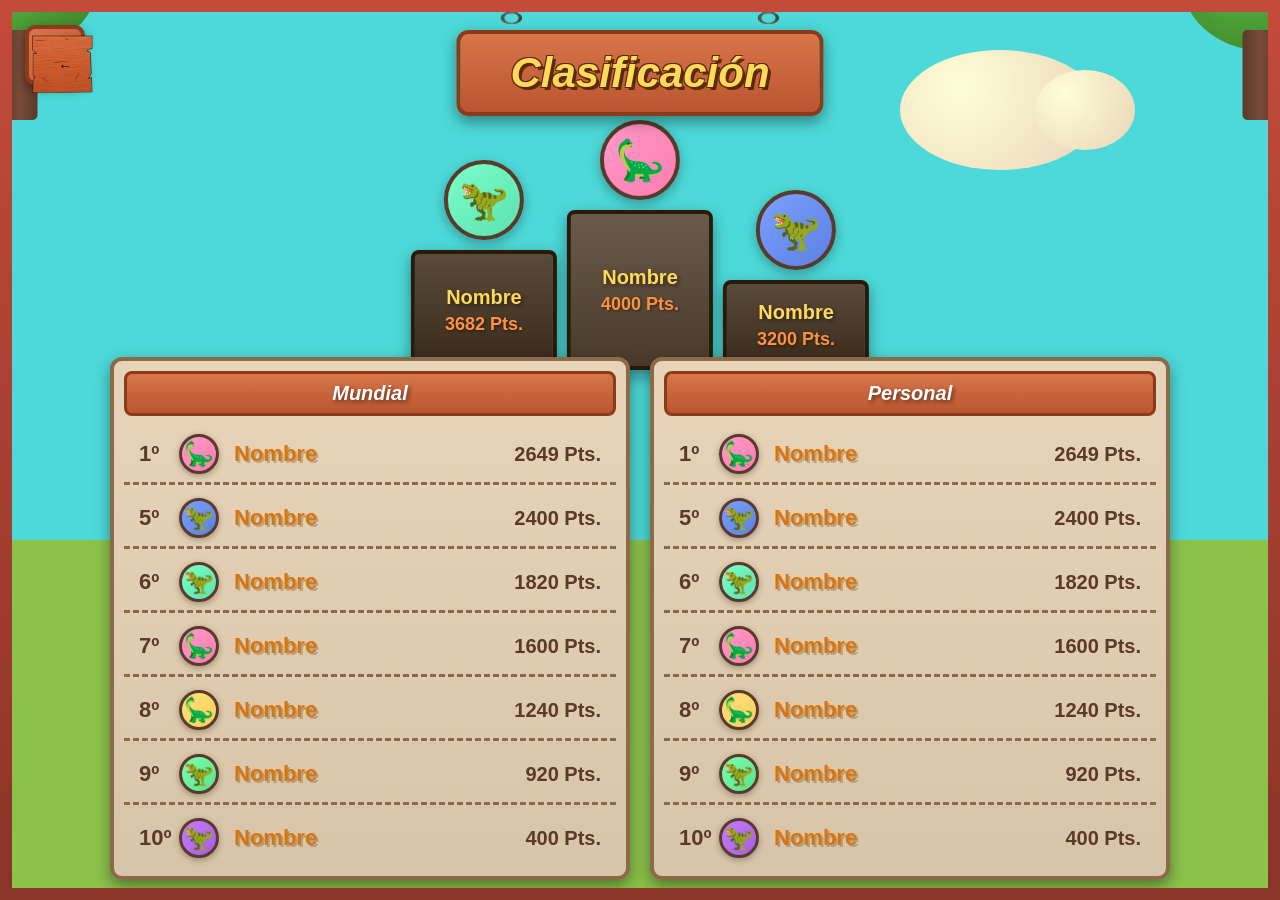
==== clasificacionmejorada.html @ 1cd5e7a5 "Juego" ====
<!DOCTYPE html>
<html lang="es">
<head>
    <meta charset="UTF-8">
    <meta name="viewport" content="width=device-width, initial-scale=1.0">
    <link rel="stylesheet" href="Css/styles.css">
    <link rel="stylesheet" href="clasificacionmejorada.css">
    <title>Draftosaurus - Clasificación</title>
</head>
<body>
    <!-- Reemplaza el botón existente con este -->
    <button class="back-btn" onclick="window.location.href='Vista/menu.php'" title="Volver al menú">&#8592;</button>

    <div class="container">
        <!-- Borde -->
        <div class="game-border"></div>

        <!-- Botón back -->
        <div class="back-button"></div>

        <!-- Árboles -->
        <div class="tree tree-left">
            <div class="tree-foliage"></div>
            <div class="tree-trunk"></div>
        </div>
        <div class="tree tree-right">
            <div class="tree-foliage"></div>
            <div class="tree-trunk"></div>
        </div>

        <!-- Nube -->
        <div class="cloud"></div>

        <!-- Título -->
        <div class="title-container">
            <div class="title-chain chain-left"></div>
            <div class="title-chain chain-right"></div>
            <div class="title-board">
                <div class="title-text">Clasificación</div>
            </div>
        </div>

        <!-- Podio -->
        <div class="podium-container">
            <!-- Segundo lugar -->
            <div class="podium-place second-place">
                <div class="podium-avatar avatar-cyan">🦖</div>
                <div class="podium-base">
                    <div class="podium-name">Nombre</div>
                    <div class="podium-score">3682 Pts.</div>
                </div>
            </div>

            <!-- Primer lugar -->
            <div class="podium-place first-place">
                <div class="podium-avatar avatar-pink">🦕</div>
                <div class="podium-base">
                    <div class="podium-name">Nombre</div>
                    <div class="podium-score">4000 Pts.</div>
                </div>
            </div>

            <!-- Tercer lugar -->
            <div class="podium-place third-place">
                <div class="podium-avatar avatar-blue">🦖</div>
                <div class="podium-base">
                    <div class="podium-name">Nombre</div>
                    <div class="podium-score">3200 Pts.</div>
                </div>
            </div>
        </div>

        <!-- Paneles de clasificación -->
        <div class="ranking-panels">
            <!-- Panel Mundial -->
            <div class="ranking-panel">
                <div class="panel-header">
                    <div class="panel-title">Mundial</div>
                </div>
                <div class="ranking-list">
                    <div class="ranking-row">
                        <div class="rank-number">1º</div>
                        <div class="rank-avatar avatar-pink">🦕</div>
                        <div class="rank-name">Nombre</div>
                        <div class="rank-score">2649 Pts.</div>
                    </div>
                    <div class="ranking-row">
                        <div class="rank-number">5º</div>
                        <div class="rank-avatar avatar-blue">🦖</div>
                        <div class="rank-name">Nombre</div>
                        <div class="rank-score">2400 Pts.</div>
                    </div>
                    <div class="ranking-row">
                        <div class="rank-number">6º</div>
                        <div class="rank-avatar avatar-cyan">🦖</div>
                        <div class="rank-name">Nombre</div>
                        <div class="rank-score">1820 Pts.</div>
                    </div>
                    <div class="ranking-row">
                        <div class="rank-number">7º</div>
                        <div class="rank-avatar avatar-pink">🦕</div>
                        <div class="rank-name">Nombre</div>
                        <div class="rank-score">1600 Pts.</div>
                    </div>
                    <div class="ranking-row">
                        <div class="rank-number">8º</div>
                        <div class="rank-avatar avatar-yellow">🦕</div>
                        <div class="rank-name">Nombre</div>
                        <div class="rank-score">1240 Pts.</div>
                    </div>
                    <div class="ranking-row">
                        <div class="rank-number">9º</div>
                        <div class="rank-avatar avatar-green">🦖</div>
                        <div class="rank-name">Nombre</div>
                        <div class="rank-score">920 Pts.</div>
                    </div>
                    <div class="ranking-row">
                        <div class="rank-number">10º</div>
                        <div class="rank-avatar avatar-purple">🦖</div>
                        <div class="rank-name">Nombre</div>
                        <div class="rank-score">400 Pts.</div>
                    </div>
                </div>
            </div>

            <!-- Panel Personal -->
            <div class="ranking-panel">
                <div class="panel-header">
                    <div class="panel-title">Personal</div>
                </div>
                <div class="ranking-list">
                    <div class="ranking-row">
                        <div class="rank-number">1º</div>
                        <div class="rank-avatar avatar-pink">🦕</div>
                        <div class="rank-name">Nombre</div>
                        <div class="rank-score">2649 Pts.</div>
                    </div>
                    <div class="ranking-row">
                        <div class="rank-number">5º</div>
                        <div class="rank-avatar avatar-blue">🦖</div>
                        <div class="rank-name">Nombre</div>
                        <div class="rank-score">2400 Pts.</div>
                    </div>
                    <div class="ranking-row">
                        <div class="rank-number">6º</div>
                        <div class="rank-avatar avatar-cyan">🦖</div>
                        <div class="rank-name">Nombre</div>
                        <div class="rank-score">1820 Pts.</div>
                    </div>
                    <div class="ranking-row">
                        <div class="rank-number">7º</div>
                        <div class="rank-avatar avatar-pink">🦕</div>
                        <div class="rank-name">Nombre</div>
                        <div class="rank-score">1600 Pts.</div>
                    </div>
                    <div class="ranking-row">
                        <div class="rank-number">8º</div>
                        <div class="rank-avatar avatar-yellow">🦕</div>
                        <div class="rank-name">Nombre</div>
                        <div class="rank-score">1240 Pts.</div>
                    </div>
                    <div class="ranking-row">
                        <div class="rank-number">9º</div>
                        <div class="rank-avatar avatar-green">🦖</div>
                        <div class="rank-name">Nombre</div>
                        <div class="rank-score">920 Pts.</div>
                    </div>
                    <div class="ranking-row">
                        <div class="rank-number">10º</div>
                        <div class="rank-avatar avatar-purple">🦖</div>
                        <div class="rank-name">Nombre</div>
                        <div class="rank-score">400 Pts.</div>
                    </div>
                </div>
            </div>
        </div>
    </div>

    <script>
        // Funcionalidad del botón back
        const backButton = document.querySelector('.back-button');
        backButton.addEventListener('click', () => {
            console.log('Volver al menú principal');
        });

        // Datos de ejemplo para rankings dinámicos
        const rankingData = {
            mundial: [
                { rank: 1, name: "Nombre", score: 2649, dino: "🦕", color: "pink" },
                { rank: 5, name: "Nombre", score: 2400, dino: "🦖", color: "blue" },
                { rank: 6, name: "Nombre", score: 1820, dino: "🦖", color: "cyan" },
                { rank: 7, name: "Nombre", score: 1600, dino: "🦕", color: "pink" },
                { rank: 8, name: "Nombre", score: 1240, dino: "🦕", color: "yellow" },
                { rank: 9, name: "Nombre", score: 920, dino: "🦖", color: "green" },
                { rank: 10, name: "Nombre", score: 400, dino: "🦖", color: "purple" }
            ]
        };
    </script>
    <script src="js/script.js"></script>
</body>
</html>
---- Css/styles.css ----
@import url('https://fonts.googleapis.com/css2?family=Orbit:wght@400;700&display=swap');

/* =========================
   Variables / Design Tokens
   ========================= */
:root {
  --blanco: #ffffff;
  --negro: #000000;
  --error-mensaje: #d51414;
  --negro-sombra: rgba(0, 0, 0, .7);
  --bg-glass: rgba(0, 0, 0, .4);
  --bg-image: url('../img/fondo.png');
  --bg-fondo: url('../img/pergamino.png');
  --color-madera: #753416;
  --color-titulo: #e3ab45;
  --color-subtitulo: #f7e9b8;
  --color-secundario: #222;
  --accent: #D58516;
  --video: url("/img/video/fondoOscuro.mp4");

  --textura-madera: url("img/efecto-madera.png");
  --texto-fuente: 'Segoe UI', Arial, Helvetica, sans-serif;
  --titulo-fuente: "Rubik Distressed", system-ui;
  --titulo-texto: "Agbalumo", system-ui;

  --radius-2xl: 16px;

  --space-1: 4px;
  --space-2: 8px;
  --space-3: 10px;
  --space-4: 14px;
  --space-5: 18px;
  --space-6: 24px;
  --space-7: 32px;
}

/* Asegurarse que body use la variable */
* {
    margin: 0;
    padding: 0;
    box-sizing: border-box;
}
body {
  margin: 0;
  padding: 0;
  min-height: 100vh;
  min-width: 100vw;
  background: var(--bg-image) center;
  background-size: cover;
  background-repeat: no-repeat;
  font-family: var(--titulo-texto);
}

.error-message {
  color: var(--error-mensaje);
  text-align: center;
}

.success-message {
  background: #4caf50;
  color: var(--blanco);
  padding: var(--space-3);
  border-radius: 5px;
  margin-bottom: 15px;
}

/* ======================
   Bordes decorativos
   ====================== */
.borde {
  position: fixed;
  z-index: 999;
  background-size: 100% 100%;
  background-repeat: no-repeat;
}

.borde.top,
.borde.bottom {
  height: 15px;
  left: 0;
  right: 0;
  background-image: url('../img/madera.png');
}

.borde.left,
.borde.right {
  top: 0;
  bottom: 0;
  width: 15px;
  background-image: url('../img/maderav.png');
  background-repeat: repeat-y;
}

.borde.top {
  top: 0;
}

.borde.bottom {
  bottom: 0;
}

.borde.left {
  left: 0;
}

.borde.right {
  right: 0;
}

/* ===================
   Layout principal
   =================== */
.container {
  width: 100vw;
  height: auto;
  display: flex;
  flex-direction: column;
  align-items: center;
  justify-content: flex-start;
  position: relative;
}

.titulo {
  margin: 80px 0 40px;
  font-size: 3rem;
  color: var(--blanco);
  text-shadow: 2px 2px 8px #333;
  letter-spacing: 2px;
  font-family: var(--texto-fuente);
}

/* ===================
   Botones
   =================== */
.bottom-buttons {
  position: absolute;
  bottom: 60px;
  left: 50%;
  transform: translateX(-50%);
  display: flex;
  gap: 30px;
}

.btn {
  background: url('../img/tabla.png') center/100% 100% no-repeat;
  color: var(--color-secundario);
  font-family: var(--titulo-texto), system-ui;
  border: 0;
  width: 220px;
  height: 70px;
  font-size: 1.15rem;
  font-weight: 700;
  letter-spacing: 1px;
  display: flex;
  align-items: center;
  justify-content: center;
  cursor: pointer;
  padding: 0;
  overflow: hidden;
  transition: transform .1s;
}

.btn:active {
  transform: translateY(-4px) scale(1.04);
}

.menu-btn {
  width: 220px;
  height: 70px;
  font-size: 1.1rem;
}

/* ===========
   Formularios
   =========== */
.formulario {
  background: var(--bg-glass);
  border-radius: var(--radius-2xl);
  padding: var(--space-7) var(--space-6) var(--space-6);
  min-width: 260px;
  max-width: 340px;
  margin-inline: auto;
  display: flex;
  flex-direction: column;
  gap: var(--space-4);
}

.formulario label {
  color: var(--blanco);
  font-size: 1rem;
  margin-bottom: 2px;
}

.formulario input {
  padding: var(--space-2) var(--space-3);
  border-radius: 8px;
  border: 0;
  margin-bottom: var(--space-2);
  background: var(--blanco);
  font-size: 1rem;
  font-family: var(--titulo-texto), system-ui;
}

.formulario .btn.aceptar {
  margin-top: 12px;
  width: 100%;
  height: 50px;
  font-size: 1.1rem;
}

.password-wrapper {
  display: flex;
  align-items: center;
  gap: 6px;
}

/* Opciones: botón flotante y modal */
.options-button {
  position: fixed;
  right: 18px;
  bottom: 18px;
  width: 48px;
  height: 48px;
  border-radius: 10px;
  background: rgba(0, 0, 0, 0.55);
  color: #fff;
  border: none;
  box-shadow: 0 6px 18px rgba(0, 0, 0, 0.45);
  cursor: pointer;
  z-index: 9999;
  font-size: 20px;
}

/* overlay */
.options-overlay {
  position: fixed;
  inset: 0;
  display: flex;
  align-items: center;
  justify-content: center;
  background: rgba(0, 0, 0, 0.45);
  z-index: 9998;
}

/* modal */
.options-modal {
  background: linear-gradient(180deg, rgba(255, 255, 255, 0.03), rgba(0, 0, 0, 0.2));
  padding: 18px 18px;
  border-radius: 12px;
  width: min(420px, 92%);
  box-shadow: 0 12px 30px rgba(0, 0, 0, 0.6);
  display: flex;
  flex-direction: column;
  gap: 12px;
  align-items: stretch;
}

/* row */
.options-row {
  display: flex;
  align-items: center;
  gap: 12px;
}

/* labels */
.options-title {
  font-weight: 700;
  color: var(--accent, #f9c15b);
}

.options-desc {
  font-size: .9rem;
  color: #ddd;
  opacity: .85;
}

/* close button */
.options-close {
  align-self: flex-end;
  padding: 8px 12px;
  border-radius: 8px;
  border: none;
  background: #333;
  color: #fff;
  cursor: pointer;
}

/* slider switch */
.theme-switch {
  position: relative;
  display: inline-block;
  width: 60px;
  height: 34px;
}

.theme-switch input {
  opacity: 0;
  width: 0;
  height: 0;
}

.slider {
  position: absolute;
  cursor: pointer;
  top: 0;
  left: 0;
  right: 0;
  bottom: 0;
  background-color: #ccc;
  transition: .4s;
  border-radius: 34px;
}

.slider:before {
  position: absolute;
  content: "";
  height: 26px;
  width: 26px;
  left: 4px;
  bottom: 4px;
  background-color: white;
  transition: .4s;
  border-radius: 50%;
}

input:checked+.slider {
  background-color: #2196F3;
}

input:checked+.slider:before {
  transform: translateX(26px);
}
---- clasificacionmejorada.css ----
* {
            margin: 0;
            padding: 0;
            box-sizing: border-box;
        }

        body {
            font-family: 'Comic Sans MS', cursive, sans-serif;
            overflow: hidden;
            width: 100vw;
            height: 100vh;
        }

        .container {
            width: 100%;
            height: 100%;
            position: relative;
            background: linear-gradient(to bottom, #4dd9d9 0%, #4dd9d9 60%, #8bc34a 60%, #8bc34a 100%);
        }

        /* Borde rojo */
        .game-border {
            position: absolute;
            top: 0;
            left: 0;
            right: 0;
            bottom: 0;
            border: 12px solid;
            border-image: linear-gradient(to bottom, #c44a3a 0%, #8b3428 100%) 1;
            pointer-events: none;
            z-index: 100;
        }

        /* Botón back */
        .back-button {
            position: absolute;
            top: 25px;
            left: 25px;
            width: 60px;
            height: 60px;
            background: linear-gradient(135deg, #d9754a 0%, #b95530 100%);
            border: 4px solid #8b3a1a;
            border-radius: 10px;
            display: flex;
            align-items: center;
            justify-content: center;
            cursor: pointer;
            box-shadow: 0 4px 12px rgba(0,0,0,0.4);
            z-index: 50;
            transition: all 0.2s;
        }

        .back-button:hover {
            transform: scale(1.05);
        }

        .back-button::before {
            content: '';
            width: 0;
            height: 0;
            border-right: 22px solid #fff;
            border-top: 14px solid transparent;
            border-bottom: 14px solid transparent;
            margin-right: 4px;
        }

        /* Árboles */
        .tree {
            position: absolute;
            z-index: 1;
        }

        .tree-left {
            left: 20px;
            top: 120px;
        }

        .tree-right {
            right: 20px;
            top: 120px;
        }

        .tree-trunk {
            width: 35px;
            height: 90px;
            background: linear-gradient(to right, #5a3a2a 0%, #7a4a3a 50%, #5a3a2a 100%);
            position: absolute;
            bottom: 0;
            left: 50%;
            transform: translateX(-50%);
            border-radius: 5px;
        }

        .tree-foliage {
            width: 160px;
            height: 150px;
            background: radial-gradient(circle at 40% 40%, #6bc24a 0%, #4a9c35 50%, #3a7c25 100%);
            border-radius: 50%;
            position: absolute;
            bottom: 70px;
            left: 50%;
            transform: translateX(-50%);
        }

        /* Nube */
        .cloud {
            position: absolute;
            width: 200px;
            height: 120px;
            background: radial-gradient(circle at 30% 30%, #fffed6 0%, #e8d4b8 100%);
            border-radius: 50%;
            top: 50px;
            right: 180px;
            z-index: 1;
        }

        .cloud::before {
            content: '';
            position: absolute;
            width: 100px;
            height: 80px;
            background: radial-gradient(circle at 30% 30%, #fffed6 0%, #e8d4b8 100%);
            border-radius: 50%;
            top: 20px;
            right: -35px;
        }

        /* Título */
        .title-container {
            position: absolute;
            top: 30px;
            left: 50%;
            transform: translateX(-50%);
            z-index: 20;
        }

        .title-board {
            background: linear-gradient(to bottom, #d9754a 0%, #b95530 100%);
            border: 4px solid #8b3a1a;
            border-radius: 12px;
            padding: 15px 50px;
            box-shadow: 0 6px 15px rgba(0,0,0,0.4);
            position: relative;
        }

        .title-text {
            font-size: 42px;
            font-weight: bold;
            font-style: italic;
            color: #ffd95a;
            text-shadow: 
                3px 3px 0 #5a2a0a,
                -1px -1px 0 #5a2a0a,
                1px -1px 0 #5a2a0a,
                -1px 1px 0 #5a2a0a;
        }

        /* Cadenas del título */
        .title-chain {
            position: absolute;
            width: 30px;
            height: 60px;
            background-image: url('data:image/svg+xml,<svg xmlns="http://www.w3.org/2000/svg" viewBox="0 0 40 200" preserveAspectRatio="none"><defs><linearGradient id="cg" x1="0%25" y1="0%25" x2="100%25" y2="0%25"><stop offset="0%25" style="stop-color:%23555;stop-opacity:1" /><stop offset="50%25" style="stop-color:%23777;stop-opacity:1" /><stop offset="100%25" style="stop-color:%23444;stop-opacity:1" /></linearGradient></defs><ellipse cx="20" cy="20" rx="12" ry="18" fill="none" stroke="url(%23cg)" stroke-width="5"/><ellipse cx="20" cy="55" rx="12" ry="18" fill="none" stroke="url(%23cg)" stroke-width="5"/><ellipse cx="20" cy="90" rx="12" ry="18" fill="none" stroke="url(%23cg)" stroke-width="5"/><ellipse cx="20" cy="125" rx="12" ry="18" fill="none" stroke="url(%23cg)" stroke-width="5"/><ellipse cx="20" cy="160" rx="12" ry="18" fill="none" stroke="url(%23cg)" stroke-width="5"/></svg>');
            background-size: contain;
            background-repeat: repeat-y;
            top: -60px;
        }

        .chain-left { left: 40px; }
        .chain-right { right: 40px; }

        /* Podio */
        .podium-container {
            position: absolute;
            top: 120px;
            left: 50%;
            transform: translateX(-50%);
            display: flex;
            align-items: flex-end;
            gap: 10px;
            z-index: 10;
        }

        .podium-place {
            display: flex;
            flex-direction: column;
            align-items: center;
        }

        .podium-avatar {
            width: 80px;
            height: 80px;
            border-radius: 50%;
            border: 4px solid #5a3a2a;
            display: flex;
            align-items: center;
            justify-content: center;
            font-size: 40px;
            margin-bottom: 10px;
            box-shadow: 0 4px 12px rgba(0,0,0,0.3);
        }

        .avatar-cyan {
            background: linear-gradient(135deg, #7bffca 0%, #5be0b0 100%);
        }

        .avatar-pink {
            background: linear-gradient(135deg, #ff9bca 0%, #ff7bb0 100%);
        }

        .avatar-blue {
            background: linear-gradient(135deg, #7ba0ff 0%, #5b80e0 100%);
        }

        .podium-base {
            background: linear-gradient(to bottom, #5a4a3a 0%, #3a2a1a 100%);
            border: 4px solid #2a1a0a;
            border-radius: 8px 8px 0 0;
            display: flex;
            flex-direction: column;
            align-items: center;
            justify-content: center;
            padding: 15px 30px;
            box-shadow: 0 6px 15px rgba(0,0,0,0.4);
        }

        .podium-name {
            font-size: 20px;
            font-weight: bold;
            color: #ffd95a;
            text-shadow: 2px 2px 4px rgba(0,0,0,0.5);
            margin-bottom: 5px;
        }

        .podium-score {
            font-size: 18px;
            font-weight: bold;
            color: #ff9040;
            text-shadow: 1px 1px 3px rgba(0,0,0,0.5);
        }

        .second-place .podium-base {
            height: 120px;
        }

        .first-place .podium-base {
            height: 160px;
            background: linear-gradient(to bottom, #6a5a4a 0%, #4a3a2a 100%);
        }

        .third-place .podium-base {
            height: 90px;
        }

        /* Paneles de clasificación */
        .ranking-panels {
            position: absolute;
            bottom: 20px;
            left: 50%;
            transform: translateX(-50%);
            display: flex;
            gap: 20px;
            z-index: 10;
        }

        .ranking-panel {
            background: linear-gradient(to bottom, #e8d4b8 0%, #d8c4a8 100%);
            border: 4px solid #8b6a4a;
            border-radius: 12px;
            width: 520px;
            padding: 10px;
            box-shadow: 0 6px 15px rgba(0,0,0,0.4);
        }

        .panel-header {
            background: linear-gradient(to bottom, #d9754a 0%, #b95530 100%);
            border: 3px solid #8b3a1a;
            border-radius: 8px;
            padding: 8px;
            text-align: center;
            margin-bottom: 10px;
        }

        .panel-title {
            font-size: 20px;
            font-weight: bold;
            font-style: italic;
            color: #fff;
            text-shadow: 2px 2px 4px rgba(0,0,0,0.5);
        }

        .ranking-list {
            display: flex;
            flex-direction: column;
            gap: 5px;
        }

        .ranking-row {
            display: flex;
            align-items: center;
            padding: 8px 15px;
            border-bottom: 3px dashed #8b6a4a;
        }

        .ranking-row:last-child {
            border-bottom: none;
        }

        .rank-number {
            font-size: 22px;
            font-weight: bold;
            color: #5a3a2a;
            min-width: 40px;
        }

        .rank-avatar {
            width: 40px;
            height: 40px;
            border-radius: 50%;
            border: 3px solid #5a3a2a;
            display: flex;
            align-items: center;
            justify-content: center;
            font-size: 24px;
            margin-right: 15px;
            box-shadow: 0 2px 6px rgba(0,0,0,0.3);
        }

        .rank-name {
            flex-grow: 1;
            font-size: 22px;
            font-weight: bold;
            color: #d9750a;
            text-shadow: 
                2px 2px 0 rgba(0,0,0,0.2);
        }

        .rank-score {
            font-size: 20px;
            font-weight: bold;
            color: #5a3a2a;
        }

        .avatar-yellow {
            background: linear-gradient(135deg, #ffe07b 0%, #ffd05b 100%);
        }

        .avatar-green {
            background: linear-gradient(135deg, #7bffb0 0%, #5be090 100%);
        }

        .avatar-purple {
            background: linear-gradient(135deg, #c77bff 0%, #a75be0 100%);
        }

        /* Botón volver al menú */
        .back-btn {
            position: absolute;
            top: 20px;
            left: 20px;
            z-index: 100;
            width: 90px;
            height: 90px;
            border: none;
            cursor: pointer;
            background: url("img/botonchico.png") center/cover no-repeat;
        }
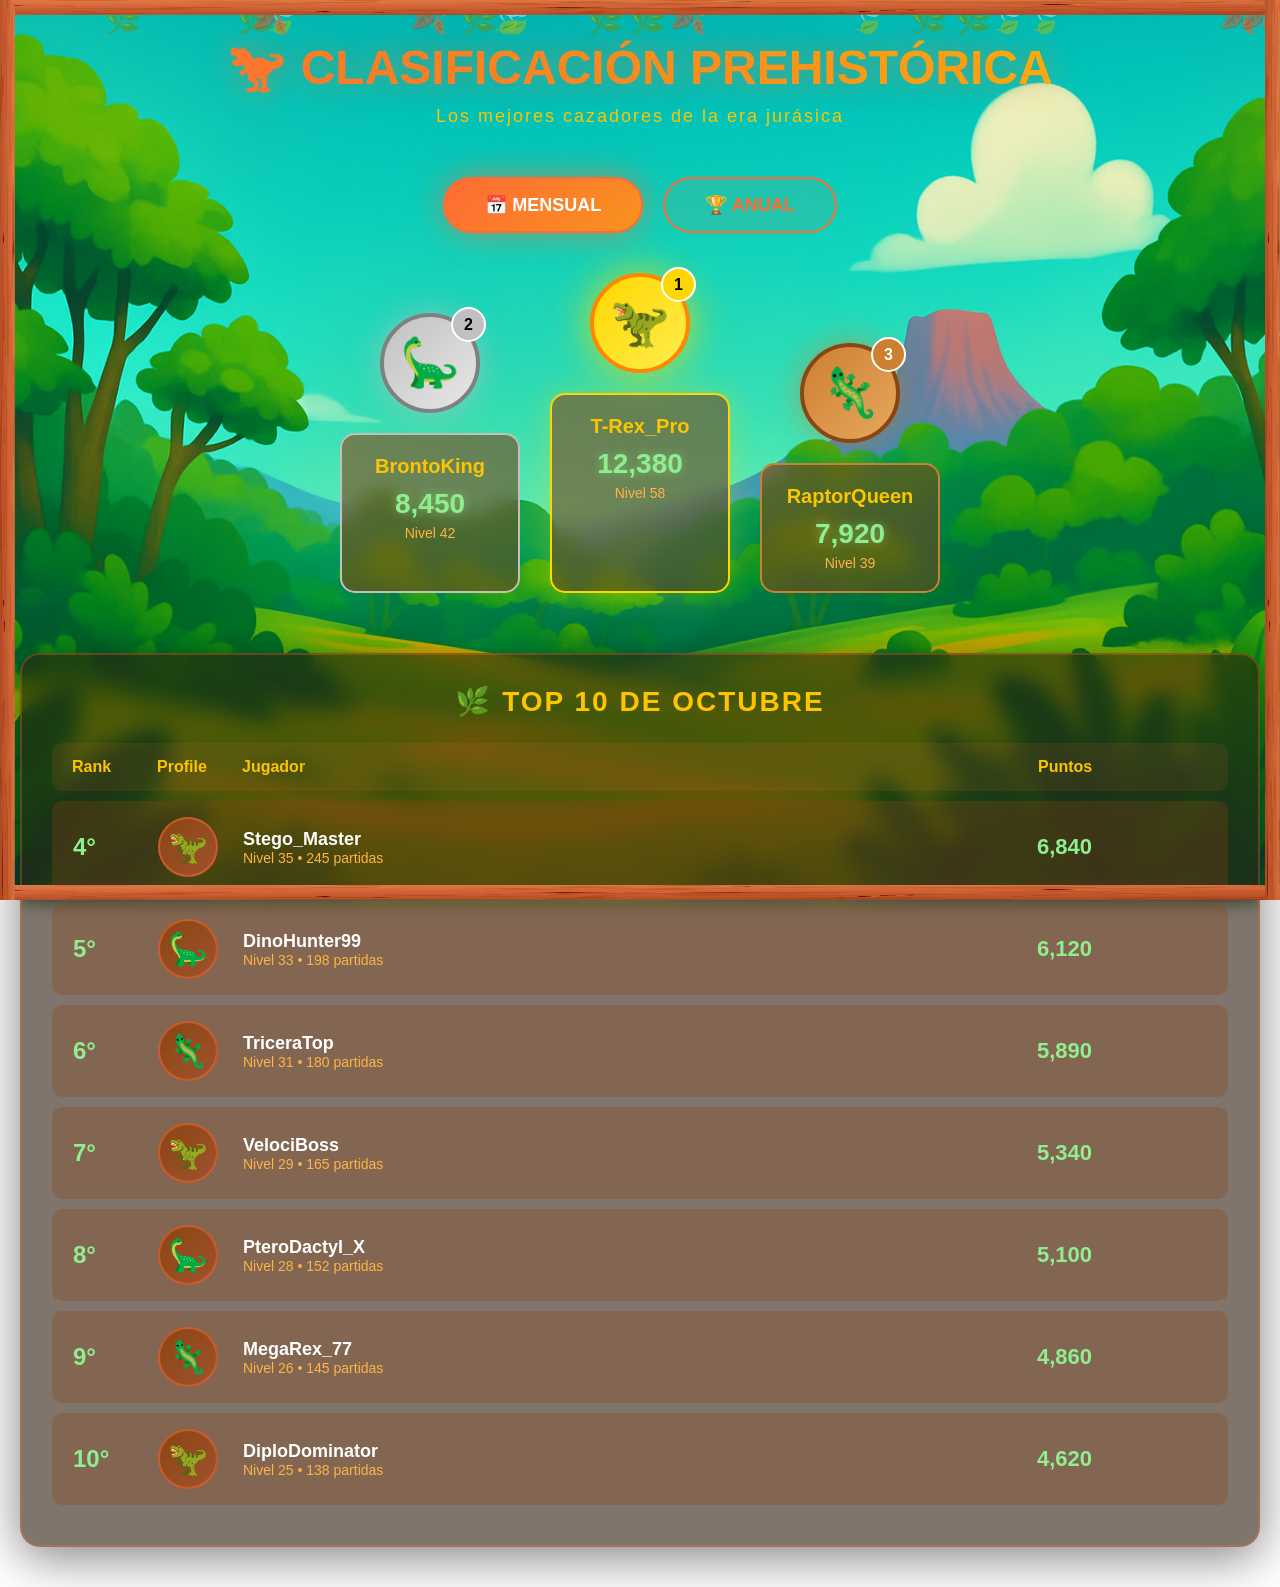
==== commit b720ca4a: "Juego" ====
--- a/clasificacionmejorada.html
+++ b/clasificacionmejorada.html
@@ -1,201 +1,815 @@
 <!DOCTYPE html>
 <html lang="es">
+
 <head>
     <meta charset="UTF-8">
     <meta name="viewport" content="width=device-width, initial-scale=1.0">
-    <link rel="stylesheet" href="Css/styles.css">
-    <link rel="stylesheet" href="clasificacionmejorada.css">
-    <title>Draftosaurus - Clasificación</title>
+    <title>Clasificación Prehistórica</title>
+    <style>
+        * {
+            margin: 0;
+            padding: 0;
+            box-sizing: border-box;
+        }
+
+        /* ======================
+   Bordes decorativos
+   ====================== */
+        .borde {
+            position: fixed;
+            z-index: 999;
+            background-size: 100% 100%;
+            background-repeat: no-repeat;
+        }
+
+        .borde.top,
+        .borde.bottom {
+            height: 15px;
+            left: 0;
+            right: 0;
+            background-image: url('img/madera.png');
+        }
+
+        .borde.left,
+        .borde.right {
+            top: 0;
+            bottom: 0;
+            width: 15px;
+            background-image: url('img/maderav.png');
+            background-repeat: repeat-y;
+        }
+
+        .borde.top {
+            top: 0;
+        }
+
+        .borde.bottom {
+            bottom: 0;
+        }
+
+        .borde.left {
+            left: 0;
+        }
+
+        .borde.right {
+            right: 0;
+        }
+
+        body {
+            font-family: 'Segoe UI', Tahoma, Geneva, Verdana, sans-serif;
+            background-image: url('img/fondo.png');
+            background-repeat: no-repeat;
+            background-size: cover;
+            background-position: center;
+            background-attachment: fixed;
+            min-height: 100vh;
+            color: #fff;
+            overflow-x: hidden;
+        }
+
+        /* Hojas volando de fondo */
+        .leaves {
+            position: fixed;
+            width: 100%;
+            height: 100%;
+            top: 0;
+            left: 0;
+            z-index: 0;
+            overflow: hidden;
+        }
+
+        .leaf {
+            position: absolute;
+            font-size: 30px;
+            animation: fall 15s infinite;
+            opacity: 0.6;
+        }
+
+        @keyframes fall {
+            0% {
+                transform: translateY(-100px) rotate(0deg);
+                opacity: 0.8;
+            }
+
+            100% {
+                transform: translateY(100vh) rotate(360deg);
+                opacity: 0;
+            }
+        }
+
+        .container {
+            position: relative;
+            z-index: 1;
+            max-width: 1400px;
+            margin: 0 auto;
+            padding: 40px 20px;
+        }
+
+        /* Header */
+        .header {
+            text-align: center;
+            margin-bottom: 50px;
+        }
+
+        .main-title {
+            font-size: 48px;
+            font-weight: bold;
+            background: linear-gradient(45deg, #ff6b35, #f7931e, #fdc500);
+            -webkit-background-clip: text;
+            -webkit-text-fill-color: transparent;
+            background-clip: text;
+            margin-bottom: 10px;
+            text-shadow: 0 0 30px rgba(255, 107, 53, 0.5);
+        }
+
+        .subtitle {
+            font-size: 18px;
+            color: #fdc500;
+            letter-spacing: 2px;
+        }
+
+        /* Tabs para Mensual/Anual */
+        .tabs {
+            display: flex;
+            justify-content: center;
+            gap: 20px;
+            margin-bottom: 40px;
+            flex-wrap: wrap;
+        }
+
+        .tab {
+            padding: 15px 40px;
+            border: 2px solid #ff6b35;
+            border-radius: 30px;
+            background: rgba(255, 107, 53, 0.1);
+            color: #ff6b35;
+            cursor: pointer;
+            font-size: 18px;
+            font-weight: bold;
+            transition: all 0.3s;
+            backdrop-filter: blur(10px);
+        }
+
+        .tab:hover {
+            background: rgba(255, 107, 53, 0.2);
+            transform: translateY(-2px);
+            box-shadow: 0 5px 20px rgba(255, 107, 53, 0.4);
+        }
+
+        .tab.active {
+            background: linear-gradient(135deg, #ff6b35, #f7931e);
+            color: #fff;
+            box-shadow: 0 0 30px rgba(255, 107, 53, 0.6);
+        }
+
+        /* Podio prehistórico */
+        .podium-section {
+            margin-bottom: 60px;
+        }
+
+        .podium {
+            display: flex;
+            justify-content: center;
+            align-items: flex-end;
+            gap: 30px;
+            margin: 0 auto;
+            max-width: 900px;
+            flex-wrap: wrap;
+        }
+
+        .podium-place {
+            position: relative;
+            display: flex;
+            flex-direction: column;
+            align-items: center;
+            animation: floatUp 0.8s ease-out;
+        }
+
+        @keyframes floatUp {
+            from {
+                opacity: 0;
+                transform: translateY(100px);
+            }
+
+            to {
+                opacity: 1;
+                transform: translateY(0);
+            }
+        }
+
+        .avatar {
+            width: 100px;
+            height: 100px;
+            border-radius: 50%;
+            margin-bottom: 20px;
+            display: flex;
+            align-items: center;
+            justify-content: center;
+            font-size: 48px;
+            position: relative;
+            z-index: 2;
+        }
+
+        .place-1 .avatar {
+            background: linear-gradient(135deg, #ffd700, #ffed4e);
+            box-shadow: 0 0 40px rgba(255, 215, 0, 0.8);
+            border: 4px solid #ff8800;
+        }
+
+        .place-2 .avatar {
+            background: linear-gradient(135deg, #c0c0c0, #e8e8e8);
+            box-shadow: 0 0 30px rgba(192, 192, 192, 0.6);
+            border: 4px solid #808080;
+        }
+
+        .place-3 .avatar {
+            background: linear-gradient(135deg, #cd7f32, #e6a85c);
+            box-shadow: 0 0 30px rgba(205, 127, 50, 0.6);
+            border: 4px solid #8b4513;
+        }
+
+        .medal {
+            position: absolute;
+            top: -10px;
+            right: -10px;
+            width: 35px;
+            height: 35px;
+            background: #ff6b35;
+            border-radius: 50%;
+            display: flex;
+            align-items: center;
+            justify-content: center;
+            font-weight: bold;
+            font-size: 16px;
+            border: 2px solid #fff;
+            z-index: 3;
+        }
+
+        .place-1 .medal {
+            background: #ffd700;
+            color: #000;
+        }
+
+        .place-2 .medal {
+            background: #c0c0c0;
+            color: #000;
+        }
+
+        .place-3 .medal {
+            background: #cd7f32;
+            color: #fff;
+        }
+
+        .pedestal {
+            background: linear-gradient(135deg, rgba(139, 69, 19, 0.6), rgba(101, 67, 33, 0.6));
+            border: 2px solid rgba(255, 107, 53, 0.5);
+            border-radius: 15px;
+            padding: 20px;
+            min-width: 180px;
+            text-align: center;
+            backdrop-filter: blur(10px);
+        }
+
+        .place-1 .pedestal {
+            height: 200px;
+            border-color: #ffd700;
+            box-shadow: 0 0 30px rgba(255, 215, 0, 0.3);
+        }
+
+        .place-2 .pedestal {
+            height: 160px;
+            border-color: #c0c0c0;
+        }
+
+        .place-3 .pedestal {
+            height: 130px;
+            border-color: #cd7f32;
+        }
+
+        .player-name {
+            font-size: 20px;
+            font-weight: bold;
+            margin-bottom: 10px;
+            color: #fdc500;
+        }
+
+        .player-score {
+            font-size: 28px;
+            font-weight: bold;
+            color: #90ee90;
+            text-shadow: 0 0 10px rgba(144, 238, 144, 0.5);
+        }
+
+        .player-level {
+            font-size: 14px;
+            color: #ffb347;
+            margin-top: 5px;
+        }
+
+        /* Tabla de clasificación */
+        .leaderboard {
+            background: rgba(44, 25, 12, 0.6);
+            border: 2px solid rgba(255, 107, 53, 0.3);
+            border-radius: 20px;
+            padding: 30px;
+            backdrop-filter: blur(10px);
+            box-shadow: 0 10px 50px rgba(0, 0, 0, 0.5);
+        }
+
+        .leaderboard-title {
+            font-size: 28px;
+            font-weight: bold;
+            text-align: center;
+            margin-bottom: 25px;
+            color: #fdc500;
+            text-transform: uppercase;
+            letter-spacing: 2px;
+        }
+
+        .leaderboard-header {
+            display: grid;
+            grid-template-columns: 70px 70px 1fr 170px;
+            gap: 15px;
+            padding: 15px 20px;
+            background: rgba(255, 107, 53, 0.1);
+            border-radius: 10px;
+            margin-bottom: 10px;
+            font-weight: bold;
+            color: #fdc500;
+        }
+
+        .leaderboard-row {
+            display: grid;
+            grid-template-columns: 70px 70px 1fr 170px 100px;
+            gap: 15px;
+            padding: 15px 20px;
+            background: rgba(139, 69, 19, 0.3);
+            border-radius: 10px;
+            margin-bottom: 10px;
+            align-items: center;
+            transition: all 0.3s;
+            border: 1px solid transparent;
+        }
+
+        .leaderboard-row:hover {
+            background: rgba(255, 107, 53, 0.2);
+            border-color: rgba(255, 107, 53, 0.5);
+            transform: translateX(5px);
+        }
+
+        .rank {
+            font-size: 24px;
+            font-weight: bold;
+            color: #90ee90;
+        }
+
+        .player-avatar {
+            width: 60px;
+            height: 60px;
+            border-radius: 50%;
+            display: flex;
+            align-items: center;
+            justify-content: center;
+            font-size: 32px;
+            background: linear-gradient(135deg, #8b4513 0%, #a0522d 100%);
+            border: 2px solid rgba(255, 107, 53, 0.5);
+        }
+
+        .player-info {
+            display: flex;
+            flex-direction: column;
+        }
+
+        .name {
+            font-size: 18px;
+            font-weight: bold;
+            color: #fff;
+        }
+
+        .stats {
+            font-size: 14px;
+            color: #ffb347;
+        }
+
+        .score {
+            font-size: 22px;
+            font-weight: bold;
+            color: #90ee90;
+            text-align: right;
+        }
+
+
+
+        .tab-content {
+            display: none;
+        }
+
+        .tab-content.active {
+            display: block;
+            animation: fadeIn 0.5s;
+        }
+
+        @keyframes fadeIn {
+            from {
+                opacity: 0;
+            }
+
+            to {
+                opacity: 1;
+            }
+        }
+
+        /* Responsive */
+        @media (max-width: 1024px) {
+
+            .leaderboard-header,
+            .leaderboard-row {
+                grid-template-columns: 50px 70px 1fr 100px 80px;
+                gap: 10px;
+            }
+
+            .main-title {
+                font-size: 36px;
+            }
+        }
+
+        @media (max-width: 768px) {
+            .podium {
+                flex-direction: column;
+                align-items: center;
+            }
+
+            .podium-place {
+                width: 100%;
+                max-width: 300px;
+            }
+
+            .place-1 .pedestal,
+            .place-2 .pedestal,
+            .place-3 .pedestal {
+                height: 150px;
+            }
+
+            .leaderboard-header,
+            .leaderboard-row {
+                grid-template-columns: 40px 60px 1fr 90px;
+                gap: 8px;
+                font-size: 14px;
+            }
+
+
+
+            .main-title {
+                font-size: 28px;
+            }
+
+            .tab {
+                padding: 12px 30px;
+                font-size: 16px;
+            }
+        }
+
+        @media (max-width: 480px) {
+            .container {
+                padding: 20px 10px;
+            }
+
+            .leaderboard {
+                padding: 20px 15px;
+            }
+
+            .leaderboard-header,
+            .leaderboard-row {
+                grid-template-columns: 35px 50px 1fr 80px;
+                padding: 10px;
+                font-size: 12px;
+            }
+
+            .player-avatar {
+                width: 45px;
+                height: 45px;
+                font-size: 24px;
+            }
+
+            .rank {
+                font-size: 18px;
+            }
+
+            .score {
+                font-size: 16px;
+            }
+
+            .avatar {
+                width: 80px;
+                height: 80px;
+                font-size: 38px;
+            }
+        }
+    </style>
 </head>
+
 <body>
-    <!-- Reemplaza el botón existente con este -->
-    <button class="back-btn" onclick="window.location.href='Vista/menu.php'" title="Volver al menú">&#8592;</button>
+
+    <!-- Hojas cayendo -->
+    <div class="leaves" id="leaves"></div>
+
+    <div class="borde top"></div>
+    <div class="borde bottom"></div>
+    <div class="borde left"></div>
+    <div class="borde right"></div>
 
     <div class="container">
-        <!-- Borde -->
-        <div class="game-border"></div>
-
-        <!-- Botón back -->
-        <div class="back-button"></div>
-
-        <!-- Árboles -->
-        <div class="tree tree-left">
-            <div class="tree-foliage"></div>
-            <div class="tree-trunk"></div>
+        <!-- Header -->
+        <div class="header">
+            <h1 class="main-title">🦖 CLASIFICACIÓN PREHISTÓRICA</h1>
+            <p class="subtitle">Los mejores cazadores de la era jurásica</p>
         </div>
-        <div class="tree tree-right">
-            <div class="tree-foliage"></div>
-            <div class="tree-trunk"></div>
+
+        <!-- Tabs -->
+        <div class="tabs">
+            <div class="tab active" onclick="switchTab('monthly')">📅 MENSUAL</div>
+            <div class="tab" onclick="switchTab('annual')">🏆 ANUAL</div>
         </div>
 
-        <!-- Nube -->
-        <div class="cloud"></div>
-
-        <!-- Título -->
-        <div class="title-container">
-            <div class="title-chain chain-left"></div>
-            <div class="title-chain chain-right"></div>
-            <div class="title-board">
-                <div class="title-text">Clasificación</div>
+        <!-- Contenido Mensual -->
+        <div class="tab-content active" id="monthly">
+            <!-- Podio -->
+            <div class="podium-section">
+                <div class="podium">
+                    <div class="podium-place place-2">
+                        <div class="avatar">
+                            🦕
+                            <div class="medal">2</div>
+                        </div>
+                        <div class="pedestal">
+                            <div class="player-name">BrontoKing</div>
+                            <div class="player-score">8,450</div>
+                            <div class="player-level">Nivel 42</div>
+                        </div>
+                    </div>
+
+                    <div class="podium-place place-1">
+                        <div class="avatar">
+                            🦖
+                            <div class="medal">1</div>
+                        </div>
+                        <div class="pedestal">
+                            <div class="player-name">T-Rex_Pro</div>
+                            <div class="player-score">12,380</div>
+                            <div class="player-level">Nivel 58</div>
+                        </div>
+                    </div>
+
+                    <div class="podium-place place-3">
+                        <div class="avatar">
+                            🦎
+                            <div class="medal">3</div>
+                        </div>
+                        <div class="pedestal">
+                            <div class="player-name">RaptorQueen</div>
+                            <div class="player-score">7,920</div>
+                            <div class="player-level">Nivel 39</div>
+                        </div>
+                    </div>
+                </div>
+            </div>
+
+            <!-- Tabla -->
+            <div class="leaderboard">
+                <h2 class="leaderboard-title">🌿 Top 10 de Octubre</h2>
+                <div class="leaderboard-header">
+                    <div>Rank</div>
+                    <div>Profile</div>
+                    <div>Jugador</div>
+                    <div>Puntos</div>
+                </div>
+                <div class="leaderboard-row">
+                    <div class="rank">4°</div>
+                    <div class="player-avatar">🦖</div>
+                    <div class="player-info">
+                        <div class="name">Stego_Master</div>
+                        <div class="stats">Nivel 35 • 245 partidas</div>
+                    </div>
+                    <div class="score">6,840</div>
+
+                </div>
+                <div class="leaderboard-row">
+                    <div class="rank">5°</div>
+                    <div class="player-avatar">🦕</div>
+                    <div class="player-info">
+                        <div class="name">DinoHunter99</div>
+                        <div class="stats">Nivel 33 • 198 partidas</div>
+                    </div>
+                    <div class="score">6,120</div>
+
+                </div>
+                <div class="leaderboard-row">
+                    <div class="rank">6°</div>
+                    <div class="player-avatar">🦎</div>
+                    <div class="player-info">
+                        <div class="name">TriceraTop</div>
+                        <div class="stats">Nivel 31 • 180 partidas</div>
+                    </div>
+                    <div class="score">5,890</div>
+
+                </div>
+                <div class="leaderboard-row">
+                    <div class="rank">7°</div>
+                    <div class="player-avatar">🦖</div>
+                    <div class="player-info">
+                        <div class="name">VelociBoss</div>
+                        <div class="stats">Nivel 29 • 165 partidas</div>
+                    </div>
+                    <div class="score">5,340</div>
+
+                </div>
+                <div class="leaderboard-row">
+                    <div class="rank">8°</div>
+                    <div class="player-avatar">🦕</div>
+                    <div class="player-info">
+                        <div class="name">PteroDactyl_X</div>
+                        <div class="stats">Nivel 28 • 152 partidas</div>
+                    </div>
+                    <div class="score">5,100</div>
+
+                </div>
+                <div class="leaderboard-row">
+                    <div class="rank">9°</div>
+                    <div class="player-avatar">🦎</div>
+                    <div class="player-info">
+                        <div class="name">MegaRex_77</div>
+                        <div class="stats">Nivel 26 • 145 partidas</div>
+                    </div>
+                    <div class="score">4,860</div>
+
+                </div>
+                <div class="leaderboard-row">
+                    <div class="rank">10°</div>
+                    <div class="player-avatar">🦖</div>
+                    <div class="player-info">
+                        <div class="name">DiploDominator</div>
+                        <div class="stats">Nivel 25 • 138 partidas</div>
+                    </div>
+                    <div class="score">4,620</div>
+
+                </div>
             </div>
         </div>
 
-        <!-- Podio -->
-        <div class="podium-container">
-            <!-- Segundo lugar -->
-            <div class="podium-place second-place">
-                <div class="podium-avatar avatar-cyan">🦖</div>
-                <div class="podium-base">
-                    <div class="podium-name">Nombre</div>
-                    <div class="podium-score">3682 Pts.</div>
+        <!-- Contenido Anual -->
+        <div class="tab-content" id="annual">
+            <!-- Podio -->
+            <div class="podium-section">
+                <div class="podium">
+                    <div class="podium-place place-2">
+                        <div class="avatar">
+                            🦎
+                            <div class="medal">2</div>
+                        </div>
+                        <div class="pedestal">
+                            <div class="player-name">RaptorQueen</div>
+                            <div class="player-score">98,750</div>
+                            <div class="player-level">Nivel 85</div>
+                        </div>
+                    </div>
+
+                    <div class="podium-place place-1">
+                        <div class="avatar">
+                            🦖
+                            <div class="medal">1</div>
+                        </div>
+                        <div class="pedestal">
+                            <div class="player-name">T-Rex_Pro</div>
+                            <div class="player-score">145,820</div>
+                            <div class="player-level">Nivel 99</div>
+                        </div>
+                    </div>
+
+                    <div class="podium-place place-3">
+                        <div class="avatar">
+                            🦕
+                            <div class="medal">3</div>
+                        </div>
+                        <div class="pedestal">
+                            <div class="player-name">DinoHunter99</div>
+                            <div class="player-score">87,340</div>
+                            <div class="player-level">Nivel 78</div>
+                        </div>
+                    </div>
                 </div>
             </div>
 
-            <!-- Primer lugar -->
-            <div class="podium-place first-place">
-                <div class="podium-avatar avatar-pink">🦕</div>
-                <div class="podium-base">
-                    <div class="podium-name">Nombre</div>
-                    <div class="podium-score">4000 Pts.</div>
-                </div>
-            </div>
-
-            <!-- Tercer lugar -->
-            <div class="podium-place third-place">
-                <div class="podium-avatar avatar-blue">🦖</div>
-                <div class="podium-base">
-                    <div class="podium-name">Nombre</div>
-                    <div class="podium-score">3200 Pts.</div>
-                </div>
-            </div>
-        </div>
-
-        <!-- Paneles de clasificación -->
-        <div class="ranking-panels">
-            <!-- Panel Mundial -->
-            <div class="ranking-panel">
-                <div class="panel-header">
-                    <div class="panel-title">Mundial</div>
-                </div>
-                <div class="ranking-list">
-                    <div class="ranking-row">
-                        <div class="rank-number">1º</div>
-                        <div class="rank-avatar avatar-pink">🦕</div>
-                        <div class="rank-name">Nombre</div>
-                        <div class="rank-score">2649 Pts.</div>
-                    </div>
-                    <div class="ranking-row">
-                        <div class="rank-number">5º</div>
-                        <div class="rank-avatar avatar-blue">🦖</div>
-                        <div class="rank-name">Nombre</div>
-                        <div class="rank-score">2400 Pts.</div>
-                    </div>
-                    <div class="ranking-row">
-                        <div class="rank-number">6º</div>
-                        <div class="rank-avatar avatar-cyan">🦖</div>
-                        <div class="rank-name">Nombre</div>
-                        <div class="rank-score">1820 Pts.</div>
-                    </div>
-                    <div class="ranking-row">
-                        <div class="rank-number">7º</div>
-                        <div class="rank-avatar avatar-pink">🦕</div>
-                        <div class="rank-name">Nombre</div>
-                        <div class="rank-score">1600 Pts.</div>
-                    </div>
-                    <div class="ranking-row">
-                        <div class="rank-number">8º</div>
-                        <div class="rank-avatar avatar-yellow">🦕</div>
-                        <div class="rank-name">Nombre</div>
-                        <div class="rank-score">1240 Pts.</div>
-                    </div>
-                    <div class="ranking-row">
-                        <div class="rank-number">9º</div>
-                        <div class="rank-avatar avatar-green">🦖</div>
-                        <div class="rank-name">Nombre</div>
-                        <div class="rank-score">920 Pts.</div>
-                    </div>
-                    <div class="ranking-row">
-                        <div class="rank-number">10º</div>
-                        <div class="rank-avatar avatar-purple">🦖</div>
-                        <div class="rank-name">Nombre</div>
-                        <div class="rank-score">400 Pts.</div>
-                    </div>
-                </div>
-            </div>
-
-            <!-- Panel Personal -->
-            <div class="ranking-panel">
-                <div class="panel-header">
-                    <div class="panel-title">Personal</div>
-                </div>
-                <div class="ranking-list">
-                    <div class="ranking-row">
-                        <div class="rank-number">1º</div>
-                        <div class="rank-avatar avatar-pink">🦕</div>
-                        <div class="rank-name">Nombre</div>
-                        <div class="rank-score">2649 Pts.</div>
-                    </div>
-                    <div class="ranking-row">
-                        <div class="rank-number">5º</div>
-                        <div class="rank-avatar avatar-blue">🦖</div>
-                        <div class="rank-name">Nombre</div>
-                        <div class="rank-score">2400 Pts.</div>
-                    </div>
-                    <div class="ranking-row">
-                        <div class="rank-number">6º</div>
-                        <div class="rank-avatar avatar-cyan">🦖</div>
-                        <div class="rank-name">Nombre</div>
-                        <div class="rank-score">1820 Pts.</div>
-                    </div>
-                    <div class="ranking-row">
-                        <div class="rank-number">7º</div>
-                        <div class="rank-avatar avatar-pink">🦕</div>
-                        <div class="rank-name">Nombre</div>
-                        <div class="rank-score">1600 Pts.</div>
-                    </div>
-                    <div class="ranking-row">
-                        <div class="rank-number">8º</div>
-                        <div class="rank-avatar avatar-yellow">🦕</div>
-                        <div class="rank-name">Nombre</div>
-                        <div class="rank-score">1240 Pts.</div>
-                    </div>
-                    <div class="ranking-row">
-                        <div class="rank-number">9º</div>
-                        <div class="rank-avatar avatar-green">🦖</div>
-                        <div class="rank-name">Nombre</div>
-                        <div class="rank-score">920 Pts.</div>
-                    </div>
-                    <div class="ranking-row">
-                        <div class="rank-number">10º</div>
-                        <div class="rank-avatar avatar-purple">🦖</div>
-                        <div class="rank-name">Nombre</div>
-                        <div class="rank-score">400 Pts.</div>
-                    </div>
+            <!-- Tabla -->
+            <div class="leaderboard">
+                <h2 class="leaderboard-title">👑 Top 10 de 2025</h2>
+                <div class="leaderboard-header">
+                    <div>Rank</div>
+                    <div>Dino</div>
+                    <div>Jugador</div>
+                    <div>Puntos</div>
+
+                </div>
+                <div class="leaderboard-row">
+                    <div class="rank">4°</div>
+                    <div class="player-avatar">🦖</div>
+                    <div class="player-info">
+                        <div class="name">BrontoKing</div>
+                        <div class="stats">Nivel 72 • 2.8k partidas</div>
+                    </div>
+                    <div class="score">76,480</div>
+
+                </div>
+                <div class="leaderboard-row">
+                    <div class="rank">5°</div>
+                    <div class="player-avatar">🦕</div>
+                    <div class="player-info">
+                        <div class="name">Stego_Master</div>
+                        <div class="stats">Nivel 68 • 2.5k partidas</div>
+                    </div>
+                    <div class="score">68,920</div>
+
+                </div>
+                <div class="leaderboard-row">
+                    <div class="rank">6°</div>
+                    <div class="player-avatar">🦎</div>
+                    <div class="player-info">
+                        <div class="name">TriceraTop</div>
+                        <div class="stats">Nivel 65 • 2.3k partidas</div>
+                    </div>
+                    <div class="score">64,750</div>
+
+                </div>
+                <div class="leaderboard-row">
+                    <div class="rank">7°</div>
+                    <div class="player-avatar">🦖</div>
+                    <div class="player-info">
+                        <div class="name">PteroDactyl_X</div>
+                        <div class="stats">Nivel 62 • 2.1k partidas</div>
+                    </div>
+                    <div class="score">59,340</div>
+
+                </div>
+                <div class="leaderboard-row">
+                    <div class="rank">8°</div>
+                    <div class="player-avatar">🦕</div>
+                    <div class="player-info">
+                        <div class="name">VelociBoss</div>
+                        <div class="stats">Nivel 58 • 1.9k partidas</div>
+                    </div>
+                    <div class="score">54,820</div>
+
+                </div>
+                <div class="leaderboard-row">
+                    <div class="rank">9°</div>
+                    <div class="player-avatar">🦎</div>
+                    <div class="player-info">
+                        <div class="name">MegaRex_77</div>
+                        <div class="stats">Nivel 55 • 1.8k partidas</div>
+                    </div>
+                    <div class="score">51,960</div>
+
+                </div>
+                <div class="leaderboard-row">
+                    <div class="rank">10°</div>
+                    <div class="player-avatar">🦖</div>
+                    <div class="player-info">
+                        <div class="name">DiploDominator</div>
+                        <div class="stats">Nivel 52 • 1.7k partidas</div>
+                    </div>
+                    <div class="score">48,230</div>
+
                 </div>
             </div>
         </div>
     </div>
 
     <script>
-        // Funcionalidad del botón back
-        const backButton = document.querySelector('.back-button');
-        backButton.addEventListener('click', () => {
-            console.log('Volver al menú principal');
-        });
-
-        // Datos de ejemplo para rankings dinámicos
-        const rankingData = {
-            mundial: [
-                { rank: 1, name: "Nombre", score: 2649, dino: "🦕", color: "pink" },
-                { rank: 5, name: "Nombre", score: 2400, dino: "🦖", color: "blue" },
-                { rank: 6, name: "Nombre", score: 1820, dino: "🦖", color: "cyan" },
-                { rank: 7, name: "Nombre", score: 1600, dino: "🦕", color: "pink" },
-                { rank: 8, name: "Nombre", score: 1240, dino: "🦕", color: "yellow" },
-                { rank: 9, name: "Nombre", score: 920, dino: "🦖", color: "green" },
-                { rank: 10, name: "Nombre", score: 400, dino: "🦖", color: "purple" }
-            ]
-        };
+        // Generar hojas cayendo
+        const leavesContainer = document.getElementById('leaves');
+        const leafEmojis = ['🍃', '🍂', '🌿'];
+
+        for (let i = 0; i < 20; i++) {
+            const leaf = document.createElement('div');
+            leaf.className = 'leaf';
+            leaf.textContent = leafEmojis[Math.floor(Math.random() * leafEmojis.length)];
+            leaf.style.left = Math.random() * 100 + '%';
+            leaf.style.animationDelay = Math.random() * 10 + 's';
+            leaf.style.animationDuration = (Math.random() * 10 + 10) + 's';
+            leavesContainer.appendChild(leaf);
+        }
+
+        // Cambiar tabs
+        function switchTab(tab, ev) {
+            // Actualizar tabs (usando el event que se pasa desde el onclick)
+            document.querySelectorAll('.tab').forEach(t => t.classList.remove('active'));
+            const clicked = ev?.currentTarget || ev?.target;
+            if (clicked) clicked.classList.add('active');
+
+            // Actualizar contenido
+            document.querySelectorAll('.tab-content').forEach(c => c.classList.remove('active'));
+            document.getElementById(tab).classList.add('active');
+        }
     </script>
-    <script src="js/script.js"></script>
 </body>
+
 </html>
